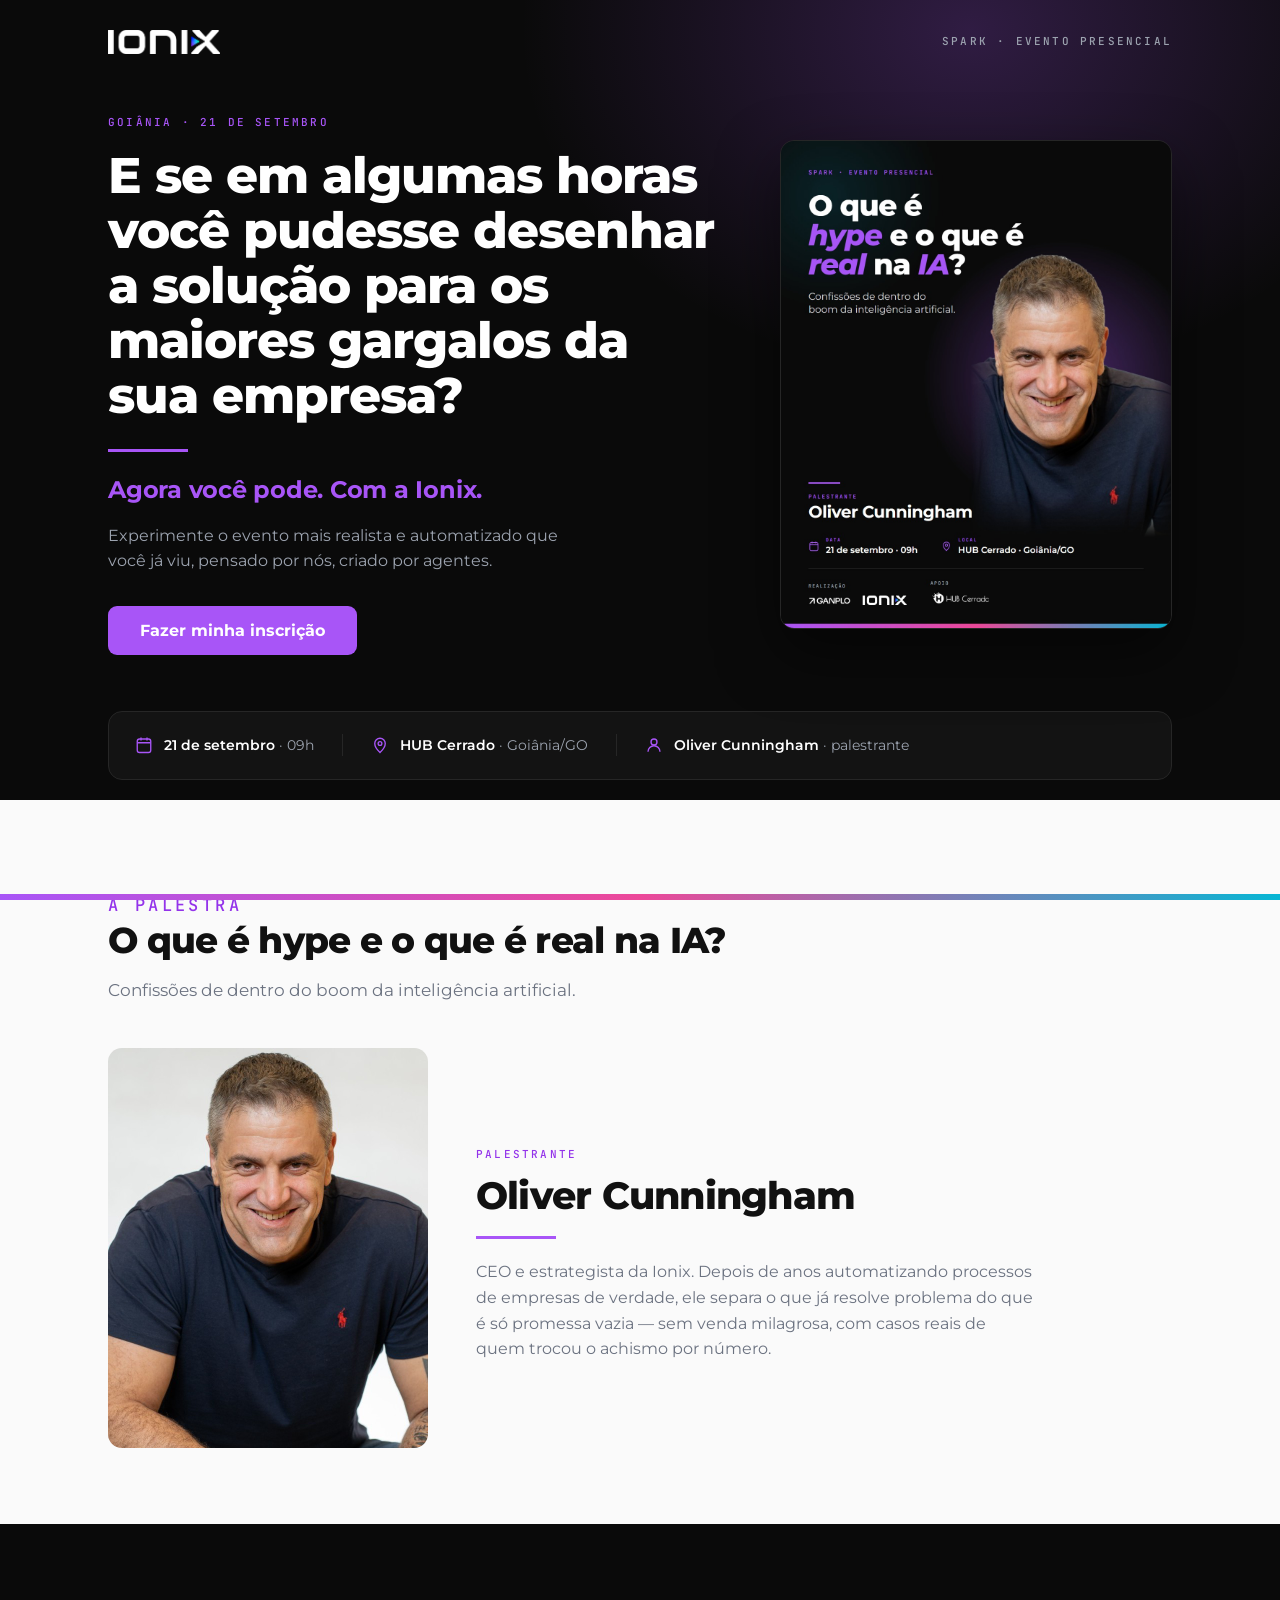
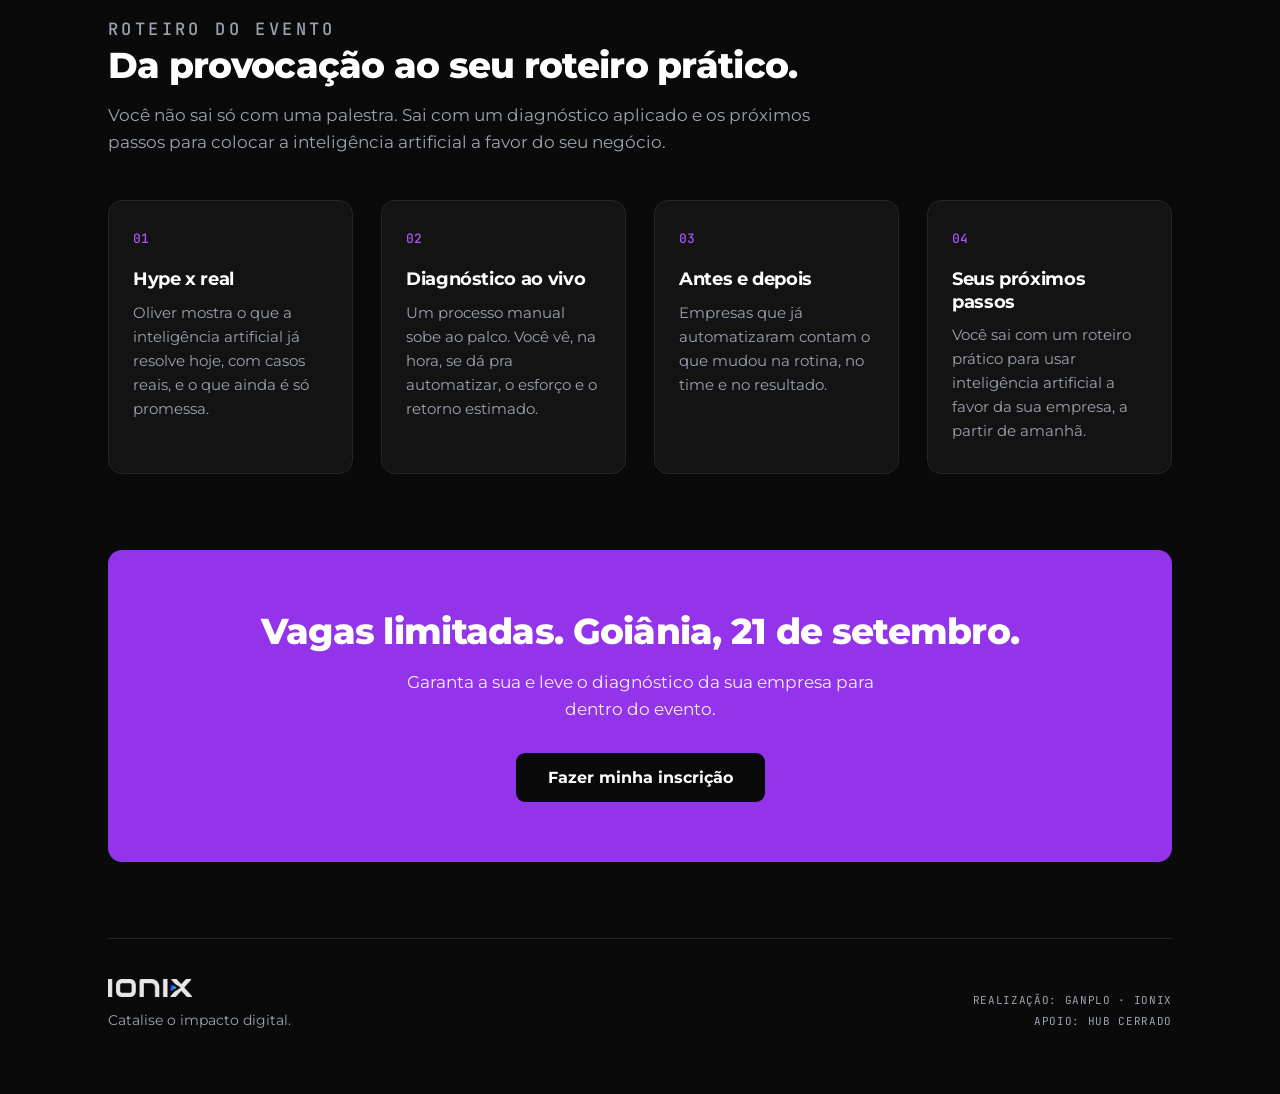
==== index.html @ 01666496 "feat: landing do Spark Goiânia (21/09) na identidade Ionix Reconstrução da landing anterior (papaya-" ====
<!DOCTYPE html>
<html lang="pt-BR">
<head>
<meta charset="UTF-8">
<meta name="viewport" content="width=device-width, initial-scale=1.0">
<title>O que é hype e o que é real na IA? · Spark by Ionix</title>
<meta name="description" content="Evento presencial em Goiânia com Oliver Cunningham. Descubra o que é hype e o que é real na inteligência artificial, e saia com um roteiro prático para automatizar sua empresa.">

<meta property="og:type" content="website">
<meta property="og:title" content="O que é hype e o que é real na IA? · Spark by Ionix">
<meta property="og:description" content="21 de setembro, 09h · HUB Cerrado, Goiânia/GO. Palestra com Oliver Cunningham, diagnóstico ao vivo e um roteiro prático de IA para a sua empresa.">
<meta property="og:image" content="assets/evento-goiania.jpg">
<meta property="og:locale" content="pt_BR">
<meta name="twitter:card" content="summary_large_image">

<link rel="icon" href="assets/favicon.ico" sizes="any">
<link rel="icon" type="image/png" href="assets/favicon.png">
<link rel="apple-touch-icon" href="assets/apple-touch-icon.png">

<link rel="preconnect" href="https://fonts.googleapis.com">
<link rel="preconnect" href="https://fonts.gstatic.com" crossorigin>
<link href="https://fonts.googleapis.com/css2?family=Montserrat:wght@400;500;600;700;800&family=JetBrains+Mono:wght@400;500&display=swap" rel="stylesheet">
<link rel="stylesheet" href="styles.css">
</head>
<body>

<div class="hero-shell">
  <div class="wrap">
    <div class="topbar">
      <img class="logo" src="assets/ionix-logo-dark.png" alt="Ionix">
      <span class="topbar-tag">Spark · Evento presencial</span>
    </div>

    <div class="hero">
      <div>
        <p class="eyebrow">Goiânia · 21 de setembro</p>
        <h1>E se em algumas horas você pudesse desenhar a solução para os maiores gargalos da sua empresa?</h1>
        <div class="rule"></div>
        <p class="lead">Agora você pode. Com a Ionix.</p>
        <p class="sub">Experimente o evento mais realista e automatizado que você já viu, pensado por nós, criado por agentes.</p>
        <button class="btn" onclick="openModal()">Fazer minha inscrição</button>
      </div>
      <div class="hero-art">
        <img src="assets/evento-goiania.jpg" alt="O que é hype e o que é real na IA? Palestra com Oliver Cunningham, 21 de setembro, HUB Cerrado, Goiânia/GO">
      </div>
    </div>

    <div class="infobar">
      <div class="info-item">
        <svg width="18" height="18" viewBox="0 0 24 24" fill="none" stroke="currentColor" stroke-width="1.8"><rect x="3" y="4" width="18" height="18" rx="3"/><path d="M3 9h18M8 2v4M16 2v4"/></svg>
        <span><b>21 de setembro</b> · 09h</span>
      </div>
      <div class="info-sep"></div>
      <div class="info-item">
        <svg width="18" height="18" viewBox="0 0 24 24" fill="none" stroke="currentColor" stroke-width="1.8"><path d="M12 22s7-6.5 7-12a7 7 0 1 0-14 0c0 5.5 7 12 7 12z"/><circle cx="12" cy="10" r="2.5"/></svg>
        <span><b>HUB Cerrado</b> · Goiânia/GO</span>
      </div>
      <div class="info-sep"></div>
      <div class="info-item">
        <svg width="18" height="18" viewBox="0 0 24 24" fill="none" stroke="currentColor" stroke-width="1.8"><circle cx="12" cy="8" r="4"/><path d="M4 21c0-4.4 3.6-8 8-8s8 3.6 8 8"/></svg>
        <span><b>Oliver Cunningham</b> · palestrante</span>
      </div>
    </div>
  </div>
</div>

<section class="light">
  <div class="wrap">
    <div class="section-head">
      <p class="eyebrow" style="color:#9333EA">A palestra</p>
      <h2>O que é hype e o que é real na IA?</h2>
      <p>Confissões de dentro do boom da inteligência artificial.</p>
    </div>
    <div class="speaker">
      <div class="speaker-photo">
        <img src="assets/oliver-cunningham.jpg" alt="Oliver Cunningham">
      </div>
      <div>
        <p class="speaker-role">Palestrante</p>
        <h3>Oliver Cunningham</h3>
        <div class="rule"></div>
        <p class="speaker-bio">CEO e estrategista da Ionix. Depois de anos automatizando processos de empresas de verdade, ele separa o que já resolve problema do que é só promessa vazia — sem venda milagrosa, com casos reais de quem trocou o achismo por número.</p>
      </div>
    </div>
  </div>
</section>

<section>
  <div class="wrap">
    <div class="section-head">
      <p class="eyebrow">Roteiro do evento</p>
      <h2>Da provocação ao seu roteiro prático.</h2>
      <p>Você não sai só com uma palestra. Sai com um diagnóstico aplicado e os próximos passos para colocar a inteligência artificial a favor do seu negócio.</p>
    </div>
    <div class="roteiro">
      <div class="step">
        <span class="step-num">01</span>
        <h3>Hype x real</h3>
        <p>Oliver mostra o que a inteligência artificial já resolve hoje, com casos reais, e o que ainda é só promessa.</p>
      </div>
      <div class="step">
        <span class="step-num">02</span>
        <h3>Diagnóstico ao vivo</h3>
        <p>Um processo manual sobe ao palco. Você vê, na hora, se dá pra automatizar, o esforço e o retorno estimado.</p>
      </div>
      <div class="step">
        <span class="step-num">03</span>
        <h3>Antes e depois</h3>
        <p>Empresas que já automatizaram contam o que mudou na rotina, no time e no resultado.</p>
      </div>
      <div class="step">
        <span class="step-num">04</span>
        <h3>Seus próximos passos</h3>
        <p>Você sai com um roteiro prático para usar inteligência artificial a favor da sua empresa, a partir de amanhã.</p>
      </div>
    </div>
  </div>
</section>

<section style="padding-top:0">
  <div class="wrap">
    <div class="cta">
      <h2>Vagas limitadas. Goiânia, 21 de setembro.</h2>
      <p>Garanta a sua e leve o diagnóstico da sua empresa para dentro do evento.</p>
      <button class="btn" onclick="openModal()">Fazer minha inscrição</button>
    </div>
  </div>
</section>

<div class="wrap">
  <footer>
    <div>
      <img class="logo-sm" src="assets/ionix-logo-dark.png" alt="Ionix">
      <p class="tagline">Catalise o impacto digital.</p>
    </div>
    <p class="support">Realização: Ganplo · Ionix<br>Apoio: HUB Cerrado</p>
  </footer>
</div>

<div class="gradient-bar"></div>

<!-- Modal de inscrição -->
<div class="modal-backdrop" id="modalBackdrop" role="dialog" aria-modal="true" aria-labelledby="modalTitle">
  <div class="modal">
    <button class="modal-close" onclick="closeModal()" aria-label="Fechar">&times;</button>

    <div id="formView">
      <p class="eyebrow">Inscrição</p>
      <h3 id="modalTitle">Garanta sua vaga.</h3>
      <p class="modal-sub">Preencha seus dados para o evento de Goiânia, 21 de setembro.</p>

      <form name="inscricao-evento-goiania" method="POST" data-netlify="true" netlify-honeypot="bot-field" id="eventForm">
        <input type="hidden" name="form-name" value="inscricao-evento-goiania">
        <p class="hidden-field"><label>Não preencha: <input name="bot-field"></label></p>

        <div class="field">
          <label for="nome">Nome <span class="req">*</span></label>
          <input type="text" id="nome" name="nome" autocomplete="name" required>
        </div>

        <div class="field-row">
          <div class="field">
            <label for="whatsapp">WhatsApp <span class="req">*</span></label>
            <input type="tel" id="whatsapp" name="whatsapp" placeholder="(62) 99999-9999" autocomplete="tel" required>
          </div>
          <div class="field">
            <label for="email">E-mail <span class="req">*</span></label>
            <input type="email" id="email" name="email" autocomplete="email" required>
          </div>
        </div>

        <div class="field">
          <label for="empresa">Empresa <span class="req">*</span></label>
          <input type="text" id="empresa" name="empresa" autocomplete="organization" required>
        </div>

        <div class="field-row">
          <div class="field">
            <label for="setor">Setor <span class="req">*</span></label>
            <select id="setor" name="setor" required>
              <option value="" selected disabled>Selecione</option>
              <option>Indústria</option>
              <option>Varejo e comércio</option>
              <option>Serviços</option>
              <option>Saúde</option>
              <option>Construção e engenharia</option>
              <option>Agronegócio</option>
              <option>Financeiro</option>
              <option>Tecnologia</option>
              <option>Outro</option>
            </select>
          </div>
          <div class="field">
            <label for="cargo">Cargo <span class="req">*</span></label>
            <input type="text" id="cargo" name="cargo" autocomplete="organization-title" required>
          </div>
        </div>

        <div class="field">
          <label for="tamanho">Faturamento anual <span class="req">*</span></label>
          <select id="tamanho" name="tamanho" required>
            <option value="" selected disabled>Selecione</option>
            <option>Até R$ 2 milhões</option>
            <option>R$ 2 a 10 milhões</option>
            <option>R$ 10 a 50 milhões</option>
            <option>R$ 50 a 200 milhões</option>
            <option>Acima de R$ 200 milhões</option>
          </select>
        </div>

        <div class="consent">
          <input type="checkbox" id="consent" name="consentimento" required>
          <label for="consent">Autorizo a Ionix a entrar em contato comigo por WhatsApp e e-mail sobre este evento. Meus dados não são compartilhados com terceiros e posso pedir a exclusão a qualquer momento.</label>
        </div>

        <button class="btn" type="submit" id="submitBtn">
          <span>Confirmar inscrição</span>
          <span class="spinner" aria-hidden="true"></span>
        </button>

        <p class="form-error" id="formError">Não conseguimos enviar sua inscrição agora. Tenta de novo em instantes, ou fala com a gente pelo WhatsApp.</p>
      </form>
    </div>

    <div id="successView" class="success" style="display:none;">
      <div class="check">
        <svg width="27" height="27" viewBox="0 0 24 24" fill="none" stroke="currentColor" stroke-width="2.4" stroke-linecap="round" stroke-linejoin="round"><path d="m4 12.5 5.5 5.5L20 6.5"/></svg>
      </div>
      <h3>Inscrição confirmada.</h3>
      <p>Você vai receber os detalhes do evento no WhatsApp e no e-mail cadastrados.</p>
      <button class="btn btn-ghost" onclick="closeModal()">Fechar</button>
    </div>
  </div>
</div>

<script>
  var backdrop = document.getElementById('modalBackdrop');

  function openModal(){
    backdrop.classList.add('open');
    document.body.style.overflow = 'hidden';
    var f = document.getElementById('nome');
    if (f && f.offsetParent !== null) f.focus();
  }

  function closeModal(){
    backdrop.classList.remove('open');
    document.body.style.overflow = '';
  }

  backdrop.addEventListener('click', function(e){
    if (e.target === this) closeModal();
  });

  document.addEventListener('keydown', function(e){
    if (e.key === 'Escape') closeModal();
  });

  // Link direto pro formulário: .../#inscricao abre o modal já na chegada
  if (location.hash === '#inscricao') openModal();

  function encode(data){
    return Object.keys(data).map(function(k){
      return encodeURIComponent(k) + '=' + encodeURIComponent(data[k]);
    }).join('&');
  }

  document.getElementById('eventForm').addEventListener('submit', function(e){
    e.preventDefault();
    var form = e.target;
    var btn = document.getElementById('submitBtn');
    var err = document.getElementById('formError');

    err.classList.remove('show');
    btn.classList.add('loading');
    btn.disabled = true;

    var payload = {};
    new FormData(form).forEach(function(value, key){ payload[key] = value; });

    fetch('/', {
      method: 'POST',
      headers: { 'Content-Type': 'application/x-www-form-urlencoded' },
      body: encode(payload)
    })
    .then(function(res){
      if (!res.ok) throw new Error(res.status);
      document.getElementById('formView').style.display = 'none';
      document.getElementById('successView').style.display = 'block';
    })
    .catch(function(){
      err.classList.add('show');
    })
    .finally(function(){
      btn.classList.remove('loading');
      btn.disabled = false;
    });
  });
</script>

</body>
</html>
---- styles.css ----
/* Spark — O que é hype e o que é real na IA? · Goiânia, 21/09
   Identidade Ionix: violeta #A855F7 · gradient violeta→magenta→ciano · fundo #0A0A0A
   Tipografia oficial: Montserrat (headlines/body) + JetBrains Mono (eyebrows) */

:root {
  --violet: #A855F7;
  --violet-dark: #9333EA;
  --violet-light: #C084FC;
  --magenta: #EC4899;
  --cyan: #06B6D4;

  --bg: #0A0A0A;
  --surface: #131313;
  --line: #262626;
  --light: #FAFAFA;

  --text: #FFFFFF;
  --text-dark: #111111;
  --muted: #9CA3AF;
  --muted-dark: #6B7280;
  --danger: #F87171;

  --sans: Montserrat, system-ui, -apple-system, "Segoe UI", Arial, sans-serif;
  --mono: "JetBrains Mono", Consolas, ui-monospace, monospace;
  --radius: 14px;
}

* { box-sizing: border-box; }

html {
  scroll-behavior: smooth;
  -webkit-text-size-adjust: 100%;
}

body {
  margin: 0;
  padding-bottom: calc(6px + env(safe-area-inset-bottom));
  background: var(--bg);
  color: var(--text);
  font-family: var(--sans);
  font-size: 16px;
  line-height: 1.6;
  -webkit-font-smoothing: antialiased;
}

a { color: inherit; }

img { max-width: 100%; }

.wrap {
  max-width: 1120px;
  margin: 0 auto;
  padding: 0 28px;
}

/* ---------- Eyebrow / rule / headline ---------- */

.eyebrow {
  margin: 0 0 16px;
  font-family: var(--mono);
  font-size: 11px;
  font-weight: 500;
  text-transform: uppercase;
  letter-spacing: 0.2em;
  color: var(--violet);
}

.rule {
  width: 80px;
  height: 3px;
  margin: 26px 0 22px;
  background: var(--violet);
}

h1, h2, h3 {
  font-family: var(--sans);
  letter-spacing: -0.02em;
  margin: 0;
}

/* ---------- Topbar ---------- */

.topbar {
  display: flex;
  align-items: center;
  justify-content: space-between;
  gap: 18px;
  padding: 30px 0 8px;
}

.logo { height: 24px; width: auto; display: block; }

.topbar-tag {
  font-family: var(--mono);
  font-size: 11px;
  font-weight: 500;
  text-transform: uppercase;
  letter-spacing: 0.2em;
  color: var(--muted);
}

/* ---------- Hero ---------- */

.hero-shell {
  position: relative;
  overflow: hidden;
}

/* Brilho violeta — motivo de capa dark */
.hero-shell::before {
  content: "";
  position: absolute;
  top: -320px;
  right: -140px;
  width: 900px;
  height: 700px;
  background: radial-gradient(closest-side, rgba(168, 85, 247, 0.24), transparent);
  pointer-events: none;
}

.hero-shell > * { position: relative; }

.hero {
  display: grid;
  grid-template-columns: 1.22fr 0.78fr;
  gap: 60px;
  align-items: center;
  padding: 52px 0 56px;
}

h1 {
  font-size: clamp(32px, 4.4vw, 50px);
  font-weight: 800;
  line-height: 1.1;
}

.lead {
  margin: 22px 0 18px;
  font-size: clamp(19px, 2.2vw, 24px);
  font-weight: 700;
  line-height: 1.3;
  color: var(--violet);
  letter-spacing: -0.01em;
}

.sub {
  margin: 0 0 32px;
  max-width: 480px;
  font-size: 16px;
  color: var(--muted);
}

.hero-art {
  border: 1px solid var(--line);
  border-radius: var(--radius);
  overflow: hidden;
  line-height: 0;
  max-width: 400px;
  margin-left: auto;
  box-shadow: 0 24px 60px rgba(0, 0, 0, 0.5);
}

.hero-art img { width: 100%; display: block; }

/* ---------- Botão ---------- */

.btn {
  display: inline-flex;
  align-items: center;
  gap: 10px;
  padding: 15px 32px;
  background: var(--violet);
  border: none;
  border-radius: 9px;
  color: #FFFFFF;
  font-family: var(--sans);
  font-size: 16px;
  font-weight: 700;
  line-height: 1.2;
  cursor: pointer;
  transition: background 0.15s;
}

.btn:hover:not(:disabled) { background: var(--violet-dark); }
.btn:disabled { opacity: 0.72; cursor: default; }

.btn-ghost {
  background: transparent;
  border: 1px solid var(--violet);
  color: var(--violet-light);
}

.btn-ghost:hover { background: rgba(168, 85, 247, 0.12); }

/* ---------- Infobar ---------- */

.infobar {
  display: flex;
  flex-wrap: wrap;
  align-items: center;
  gap: 12px 28px;
  padding: 22px 26px;
  margin-bottom: 20px;
  background: var(--surface);
  border: 1px solid var(--line);
  border-radius: var(--radius);
}

.info-item {
  display: flex;
  align-items: center;
  gap: 11px;
  font-size: 14px;
  color: var(--muted);
}

.info-item b { color: var(--text); font-weight: 600; }
.info-item svg { flex: 0 0 auto; color: var(--violet); }

.info-sep {
  width: 1px;
  height: 22px;
  background: var(--line);
}

/* ---------- Seções ---------- */

section { padding: 76px 0; }

.section-head { max-width: 720px; margin-bottom: 44px; }

.section-head h2 {
  font-size: clamp(26px, 3.4vw, 36px);
  font-weight: 800;
  line-height: 1.18;
}

.section-head p {
  margin: 16px 0 0;
  font-size: 17px;
  color: var(--muted);
}

/* Bloco light — quebra de ritmo, padrão Ionix (dark impacto / light conteúdo) */

.light {
  background: var(--light);
  color: var(--text-dark);
}

.light .section-head p,
.light .speaker-bio { color: var(--muted-dark); }

.light .info-sep { background: #E5E7EB; }

/* ---------- Palestrante ---------- */

.speaker {
  display: grid;
  grid-template-columns: 320px 1fr;
  gap: 48px;
  align-items: center;
}

.speaker-photo {
  aspect-ratio: 4 / 5;
  border-radius: var(--radius);
  overflow: hidden;
  background: #EFEAF7;
}

.speaker-photo img {
  width: 100%;
  height: 100%;
  object-fit: cover;
  display: block;
}

.speaker-role {
  font-family: var(--mono);
  font-size: 11px;
  font-weight: 500;
  text-transform: uppercase;
  letter-spacing: 0.2em;
  color: var(--violet-dark);
}

.speaker h3 {
  margin: 10px 0 0;
  font-size: clamp(28px, 3.6vw, 38px);
  font-weight: 800;
  line-height: 1.1;
}

.speaker .rule { margin: 20px 0 20px; }

.speaker-bio {
  margin: 0;
  max-width: 560px;
  font-size: 16px;
}

/* ---------- Roteiro ---------- */

.roteiro {
  display: grid;
  grid-template-columns: repeat(4, 1fr);
  gap: 28px;
}

.step {
  padding: 28px 24px 30px;
  background: var(--surface);
  border: 1px solid var(--line);
  border-radius: var(--radius);
}

.step-num {
  display: block;
  margin-bottom: 18px;
  font-family: var(--mono);
  font-size: 13px;
  font-weight: 500;
  color: var(--violet);
}

.step h3 {
  margin: 0 0 10px;
  font-size: 18px;
  font-weight: 700;
  line-height: 1.25;
}

.step p {
  margin: 0;
  font-size: 15px;
  color: var(--muted);
}

/* ---------- CTA final ---------- */

.cta {
  padding: 60px 44px;
  background: var(--violet-dark);
  border-radius: var(--radius);
  text-align: center;
}

.cta h2 {
  margin: 0;
  font-size: clamp(26px, 3.4vw, 36px);
  font-weight: 800;
  line-height: 1.18;
}

.cta p {
  margin: 16px auto 30px;
  max-width: 520px;
  font-size: 17px;
  color: rgba(255, 255, 255, 0.92);
}

.cta .btn {
  background: #0A0A0A;
  color: #FFFFFF;
}

.cta .btn:hover { background: #1F1F1F; }

/* ---------- Rodapé ---------- */

footer {
  display: flex;
  flex-wrap: wrap;
  align-items: flex-end;
  justify-content: space-between;
  gap: 24px;
  padding: 40px 0 56px;
  border-top: 1px solid var(--line);
}

.logo-sm { height: 18px; width: auto; display: block; opacity: 0.9; }

.tagline {
  margin: 12px 0 0;
  font-size: 14px;
  color: var(--muted);
}

.support {
  margin: 0;
  font-family: var(--mono);
  font-size: 11px;
  line-height: 1.9;
  letter-spacing: 0.06em;
  text-transform: uppercase;
  color: var(--muted);
  text-align: right;
}

/* Faixa gradient assinatura — presente em todo artefato Ionix */
.gradient-bar {
  position: fixed;
  left: 0;
  right: 0;
  bottom: 0;
  height: 6px;
  background: linear-gradient(90deg, var(--violet), var(--magenta), var(--cyan));
  z-index: 40;
}

/* ---------- Modal ---------- */

.modal-backdrop {
  display: none;
  position: fixed;
  inset: 0;
  z-index: 50;
  background: rgba(0, 0, 0, 0.78);
  padding: 24px;
  overflow-y: auto;
}

.modal-backdrop.open { display: block; }

.modal {
  position: relative;
  max-width: 560px;
  margin: 40px auto;
  padding: 34px 32px 32px;
  background: var(--surface);
  border: 1px solid var(--line);
  border-radius: var(--radius);
}

.modal-close {
  position: absolute;
  top: 14px;
  right: 16px;
  width: 34px;
  height: 34px;
  background: transparent;
  border: none;
  color: var(--muted);
  font-size: 26px;
  line-height: 1;
  cursor: pointer;
}

.modal-close:hover { color: var(--text); }

.modal h3 {
  font-size: 24px;
  font-weight: 800;
}

.modal-sub {
  margin: 10px 0 26px;
  font-size: 15px;
  color: var(--muted);
}

/* ---------- Formulário ---------- */

.field { margin-bottom: 18px; }

.field-row {
  display: grid;
  grid-template-columns: 1fr 1fr;
  gap: 16px;
}

label {
  display: block;
  margin-bottom: 7px;
  font-size: 14px;
  font-weight: 500;
}

.req { color: var(--violet); }

input[type="text"], input[type="tel"], input[type="email"], select {
  width: 100%;
  padding: 13px 14px;
  background: #0D0D0D;
  border: 1px solid var(--line);
  border-radius: 9px;
  color: var(--text);
  font-family: inherit;
  font-size: 16px; /* 16px evita o zoom automático do iOS ao focar */
  line-height: 1.4;
  transition: border-color 0.15s, box-shadow 0.15s;
}

select {
  appearance: none;
  background-image: url("data:image/svg+xml,%3Csvg xmlns='http://www.w3.org/2000/svg' viewBox='0 0 24 24' fill='none' stroke='%239CA3AF' stroke-width='2' stroke-linecap='round'%3E%3Cpath d='m6 9 6 6 6-6'/%3E%3C/svg%3E");
  background-repeat: no-repeat;
  background-position: right 12px center;
  background-size: 18px;
  padding-right: 38px;
}

input:focus, select:focus {
  outline: none;
  border-color: var(--violet);
  box-shadow: 0 0 0 3px rgba(168, 85, 247, 0.18);
}

input::placeholder { color: #5A5A5A; }

.consent {
  display: flex;
  gap: 11px;
  align-items: flex-start;
  margin: 22px 0 4px;
  font-size: 13px;
  line-height: 1.5;
  color: var(--muted);
  cursor: pointer;
}

.consent input {
  flex: 0 0 auto;
  width: 18px;
  height: 18px;
  margin-top: 2px;
  accent-color: var(--violet);
}

.consent label { margin: 0; font-weight: 400; cursor: pointer; }

.hidden-field { position: absolute; left: -9999px; }

.modal .btn { width: 100%; justify-content: center; margin-top: 22px; }

.spinner {
  display: none;
  width: 17px;
  height: 17px;
  border: 2px solid rgba(255, 255, 255, 0.35);
  border-top-color: #FFFFFF;
  border-radius: 50%;
  animation: spin 0.7s linear infinite;
}

.loading .spinner { display: inline-block; }

@keyframes spin { to { transform: rotate(360deg); } }

@media (prefers-reduced-motion: reduce) {
  html { scroll-behavior: auto; }
  .spinner { animation-duration: 2s; }
}

.form-error {
  display: none;
  margin: 16px 0 0;
  padding: 13px 15px;
  background: rgba(248, 113, 113, 0.09);
  border: 1px solid rgba(248, 113, 113, 0.32);
  border-radius: 9px;
  font-size: 14px;
  color: #FCA5A5;
}

.form-error.show { display: block; }

/* ---------- Sucesso ---------- */

.success { text-align: center; padding: 20px 4px 8px; }

.check {
  width: 58px;
  height: 58px;
  margin: 0 auto 24px;
  display: grid;
  place-items: center;
  border: 2px solid var(--violet);
  border-radius: 50%;
  color: var(--violet);
}

.success h3 { margin-bottom: 12px; }
.success p { margin: 0 0 26px; color: var(--muted); font-size: 15px; }

/* ---------- Responsivo ---------- */

@media (max-width: 940px) {
  .hero { grid-template-columns: 1fr; gap: 40px; padding: 40px 0 48px; }
  .hero-art { max-width: 520px; }
  .roteiro { grid-template-columns: repeat(2, 1fr); }
  .speaker { grid-template-columns: 240px 1fr; gap: 34px; }
}

@media (max-width: 560px) {
  .topbar-tag { display: none; }
}

@media (max-width: 680px) {
  .wrap { padding: 0 20px; }
  section { padding: 56px 0; }
  .info-sep { display: none; }
  .infobar { flex-direction: column; align-items: flex-start; gap: 14px; }
  .roteiro { grid-template-columns: 1fr; }
  .speaker { grid-template-columns: 1fr; gap: 26px; }
  .speaker-photo { max-width: 260px; }
  .cta { padding: 44px 24px; }
  .field-row { grid-template-columns: 1fr; gap: 0; }
  .modal { padding: 30px 22px 26px; margin: 20px auto; }
  footer { flex-direction: column; align-items: flex-start; }
  .support { text-align: left; }
}
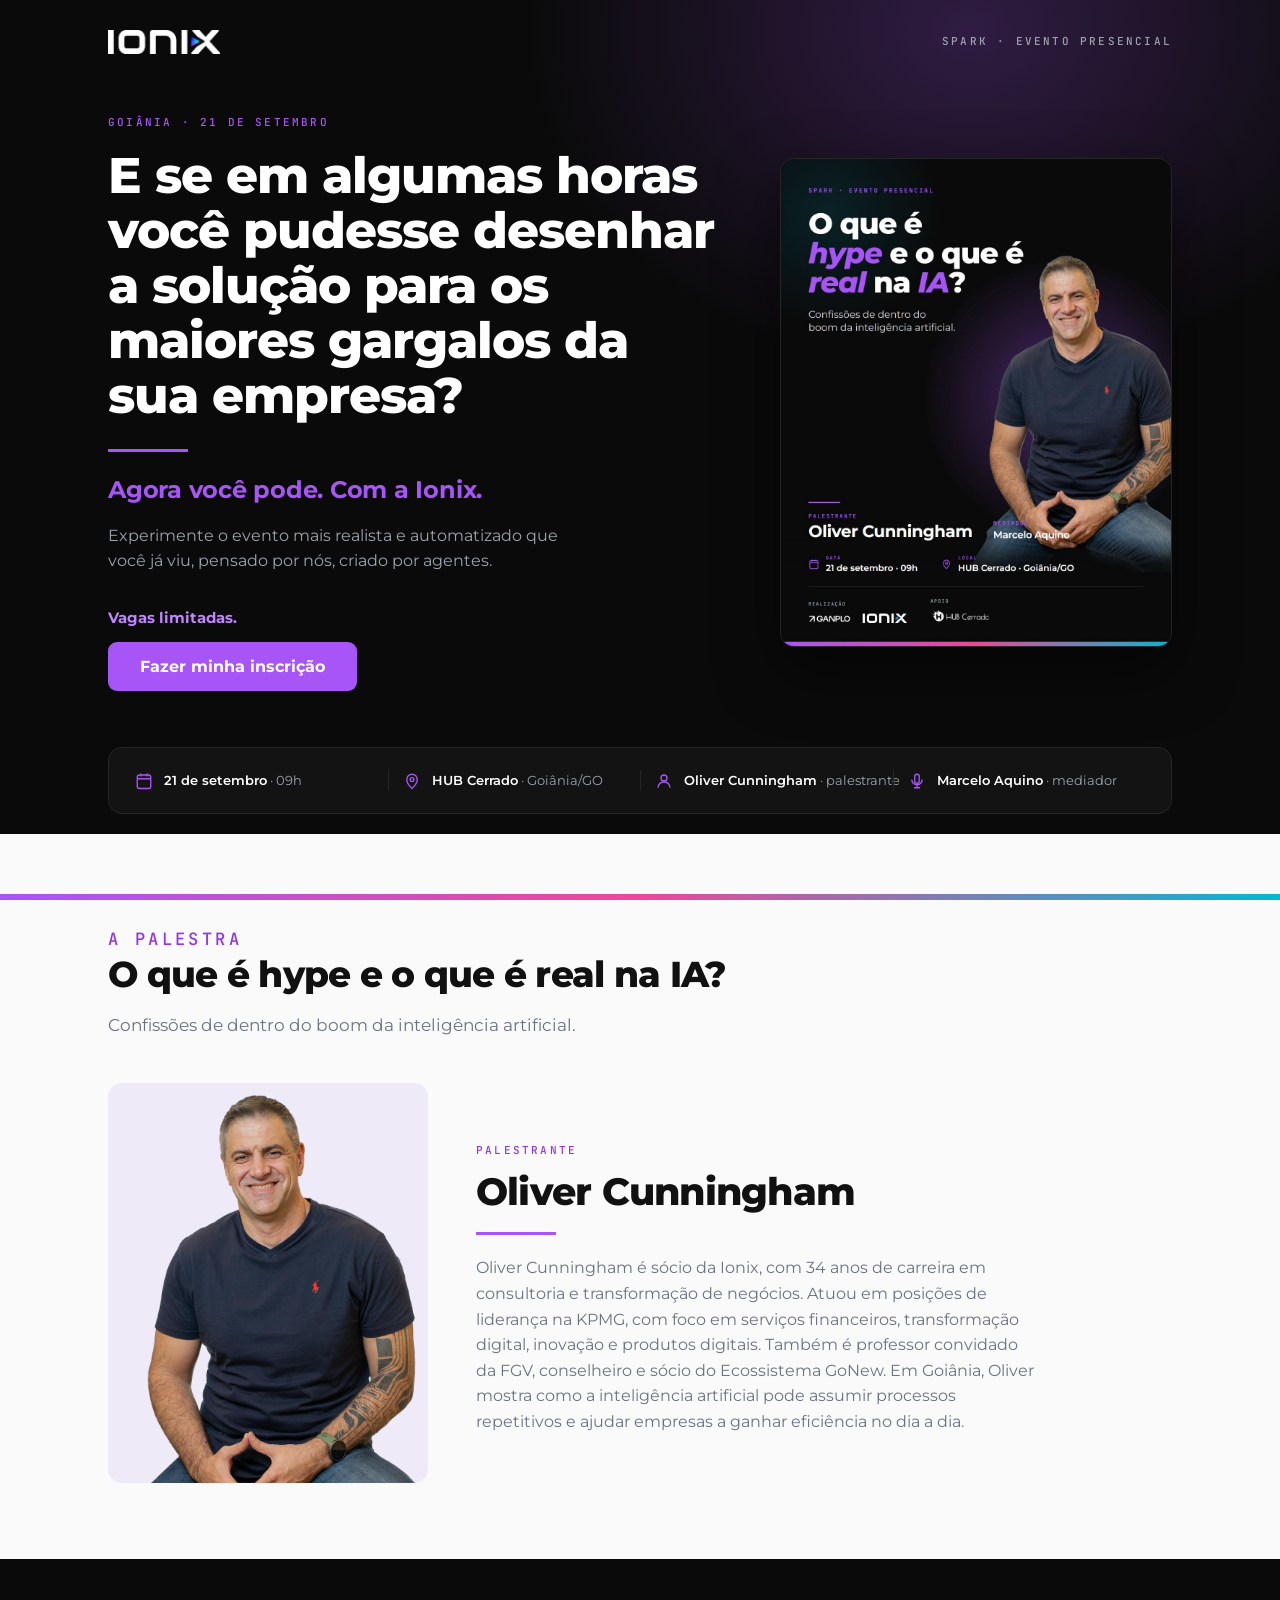
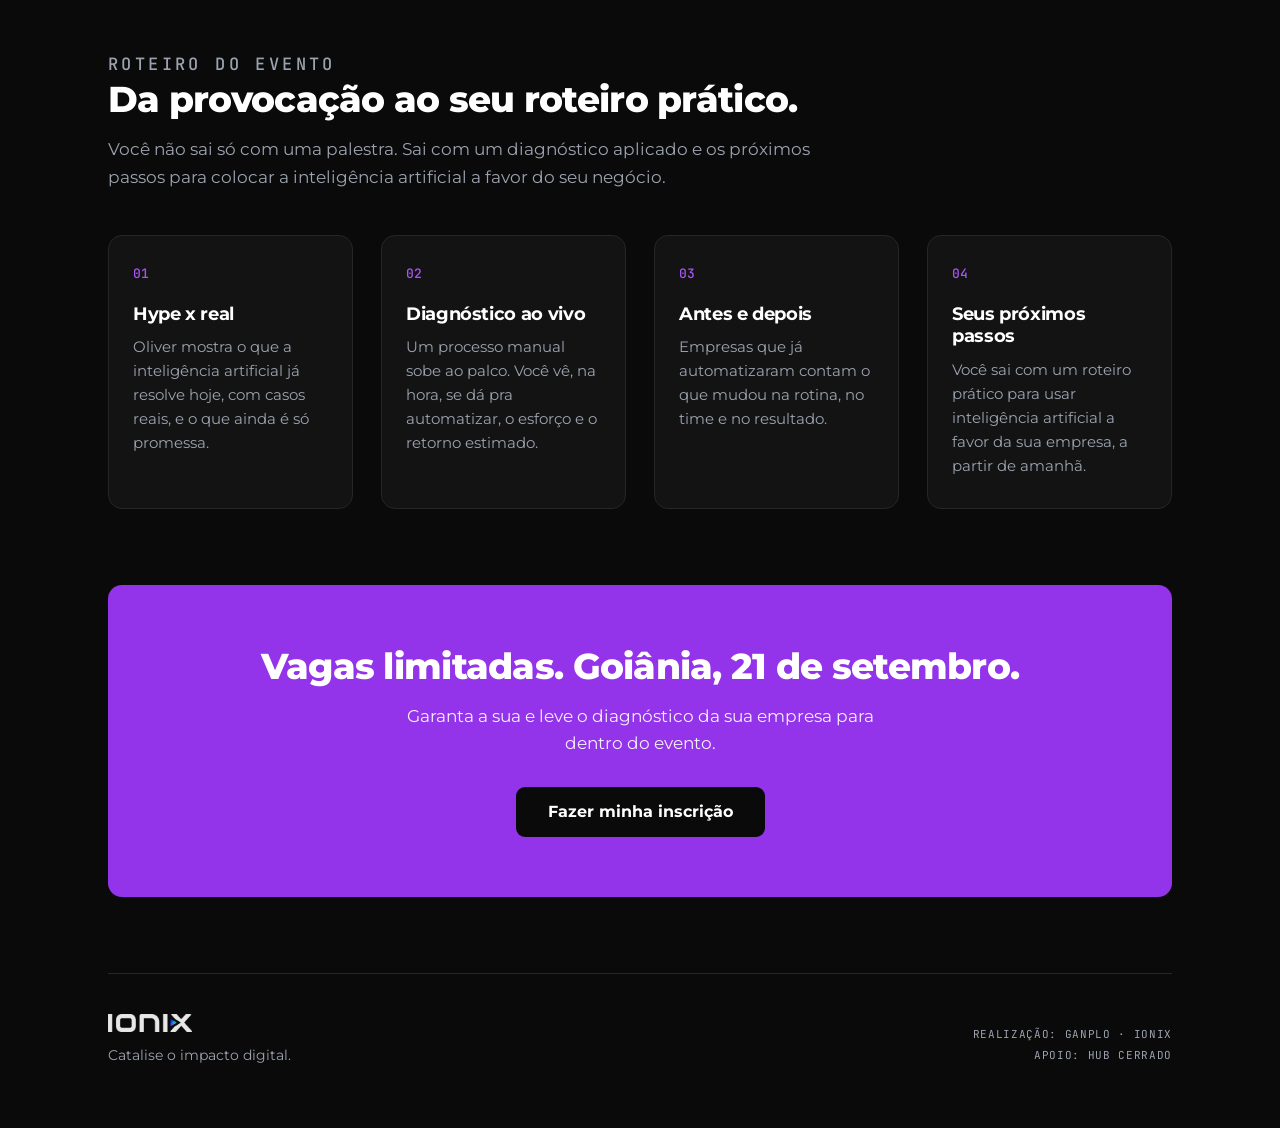
==== commit 600556d5: "feat: aplica ajustes finais do evento Spark Goiania" ====
--- a/index.html
+++ b/index.html
@@ -38,10 +38,11 @@
         <div class="rule"></div>
         <p class="lead">Agora você pode. Com a Ionix.</p>
         <p class="sub">Experimente o evento mais realista e automatizado que você já viu, pensado por nós, criado por agentes.</p>
+        <p class="hero-urgency">Vagas limitadas.</p>
         <button class="btn" onclick="openModal()">Fazer minha inscrição</button>
       </div>
       <div class="hero-art">
-        <img src="assets/evento-goiania.jpg" alt="O que é hype e o que é real na IA? Palestra com Oliver Cunningham, 21 de setembro, HUB Cerrado, Goiânia/GO">
+        <img src="assets/evento-goiania.jpg" alt="O que é hype e o que é real na IA? Palestra com Oliver Cunningham e mediação de Marcelo Aquino, 21 de setembro, HUB Cerrado, Goiânia/GO">
       </div>
     </div>
 
@@ -50,15 +51,17 @@
         <svg width="18" height="18" viewBox="0 0 24 24" fill="none" stroke="currentColor" stroke-width="1.8"><rect x="3" y="4" width="18" height="18" rx="3"/><path d="M3 9h18M8 2v4M16 2v4"/></svg>
         <span><b>21 de setembro</b> · 09h</span>
       </div>
-      <div class="info-sep"></div>
       <div class="info-item">
         <svg width="18" height="18" viewBox="0 0 24 24" fill="none" stroke="currentColor" stroke-width="1.8"><path d="M12 22s7-6.5 7-12a7 7 0 1 0-14 0c0 5.5 7 12 7 12z"/><circle cx="12" cy="10" r="2.5"/></svg>
         <span><b>HUB Cerrado</b> · Goiânia/GO</span>
       </div>
-      <div class="info-sep"></div>
       <div class="info-item">
         <svg width="18" height="18" viewBox="0 0 24 24" fill="none" stroke="currentColor" stroke-width="1.8"><circle cx="12" cy="8" r="4"/><path d="M4 21c0-4.4 3.6-8 8-8s8 3.6 8 8"/></svg>
         <span><b>Oliver Cunningham</b> · palestrante</span>
+      </div>
+      <div class="info-item">
+        <svg width="18" height="18" viewBox="0 0 24 24" fill="none" stroke="currentColor" stroke-width="1.8"><rect x="9" y="3" width="6" height="12" rx="3"/><path d="M5 10a7 7 0 0 0 14 0M12 17v4M8 21h8"/></svg>
+        <span><b>Marcelo Aquino</b> · mediador</span>
       </div>
     </div>
   </div>
@@ -73,13 +76,13 @@
     </div>
     <div class="speaker">
       <div class="speaker-photo">
-        <img src="assets/oliver-cunningham.jpg" alt="Oliver Cunningham">
+        <img src="assets/oliver-cunningham-ppt.png" alt="Oliver Cunningham, sócio da Ionix e palestrante do evento">
       </div>
       <div>
         <p class="speaker-role">Palestrante</p>
         <h3>Oliver Cunningham</h3>
         <div class="rule"></div>
-        <p class="speaker-bio">CEO e estrategista da Ionix. Depois de anos automatizando processos de empresas de verdade, ele separa o que já resolve problema do que é só promessa vazia — sem venda milagrosa, com casos reais de quem trocou o achismo por número.</p>
+        <p class="speaker-bio">Oliver Cunningham é sócio da Ionix, com 34 anos de carreira em consultoria e transformação de negócios. Atuou em posições de liderança na KPMG, com foco em serviços financeiros, transformação digital, inovação e produtos digitais. Também é professor convidado da FGV, conselheiro e sócio do Ecossistema GoNew. Em Goiânia, Oliver mostra como a inteligência artificial pode assumir processos repetitivos e ajudar empresas a ganhar eficiência no dia a dia.</p>
       </div>
     </div>
   </div>
@@ -210,7 +213,7 @@
 
         <div class="consent">
           <input type="checkbox" id="consent" name="consentimento" required>
-          <label for="consent">Autorizo a Ionix a entrar em contato comigo por WhatsApp e e-mail sobre este evento. Meus dados não são compartilhados com terceiros e posso pedir a exclusão a qualquer momento.</label>
+          <label for="consent">Autorizo a Ionix a entrar em contato comigo por e-mail sobre este evento. Meus dados não são compartilhados com terceiros e posso pedir a exclusão a qualquer momento.</label>
         </div>
 
         <button class="btn" type="submit" id="submitBtn">
@@ -218,7 +221,7 @@
           <span class="spinner" aria-hidden="true"></span>
         </button>
 
-        <p class="form-error" id="formError">Não conseguimos enviar sua inscrição agora. Tenta de novo em instantes, ou fala com a gente pelo WhatsApp.</p>
+        <p class="form-error" id="formError">Não conseguimos enviar sua inscrição agora. Tente novamente em instantes.</p>
       </form>
     </div>
 
@@ -227,7 +230,7 @@
         <svg width="27" height="27" viewBox="0 0 24 24" fill="none" stroke="currentColor" stroke-width="2.4" stroke-linecap="round" stroke-linejoin="round"><path d="m4 12.5 5.5 5.5L20 6.5"/></svg>
       </div>
       <h3>Inscrição confirmada.</h3>
-      <p>Você vai receber os detalhes do evento no WhatsApp e no e-mail cadastrados.</p>
+      <p>A equipe da Ionix usará o e-mail informado para enviar as informações do evento.</p>
       <button class="btn btn-ghost" onclick="closeModal()">Fechar</button>
     </div>
   </div>
--- a/styles.css
+++ b/styles.css
@@ -148,6 +148,13 @@
   max-width: 480px;
   font-size: 16px;
   color: var(--muted);
+}
+
+.hero-urgency {
+  margin: 0 0 12px;
+  font-size: 15px;
+  font-weight: 700;
+  color: var(--violet-light);
 }
 
 .hero-art {
@@ -195,10 +202,9 @@
 /* ---------- Infobar ---------- */
 
 .infobar {
-  display: flex;
-  flex-wrap: wrap;
+  display: grid;
+  grid-template-columns: repeat(4, minmax(0, 1fr));
   align-items: center;
-  gap: 12px 28px;
   padding: 22px 26px;
   margin-bottom: 20px;
   background: var(--surface);
@@ -210,18 +216,19 @@
   display: flex;
   align-items: center;
   gap: 11px;
-  font-size: 14px;
-  color: var(--muted);
-}
+  min-width: 0;
+  padding: 0 14px;
+  font-size: 13px;
+  color: var(--muted);
+}
+
+.info-item:first-child { padding-left: 0; }
+.info-item:last-child { padding-right: 0; }
+.info-item + .info-item { border-left: 1px solid var(--line); }
+.info-item span { white-space: nowrap; }
 
 .info-item b { color: var(--text); font-weight: 600; }
 .info-item svg { flex: 0 0 auto; color: var(--violet); }
-
-.info-sep {
-  width: 1px;
-  height: 22px;
-  background: var(--line);
-}
 
 /* ---------- Seções ---------- */
 
@@ -250,8 +257,6 @@
 
 .light .section-head p,
 .light .speaker-bio { color: var(--muted-dark); }
-
-.light .info-sep { background: #E5E7EB; }
 
 /* ---------- Palestrante ---------- */
 
@@ -273,6 +278,7 @@
   width: 100%;
   height: 100%;
   object-fit: cover;
+  object-position: center 18%;
   display: block;
 }
 
@@ -589,6 +595,9 @@
 @media (max-width: 940px) {
   .hero { grid-template-columns: 1fr; gap: 40px; padding: 40px 0 48px; }
   .hero-art { max-width: 520px; }
+  .infobar { grid-template-columns: repeat(2, minmax(0, 1fr)); row-gap: 18px; }
+  .info-item:nth-child(odd) { padding-left: 0; border-left: none; }
+  .info-item:nth-child(even) { padding-right: 0; }
   .roteiro { grid-template-columns: repeat(2, 1fr); }
   .speaker { grid-template-columns: 240px 1fr; gap: 34px; }
 }
@@ -600,8 +609,8 @@
 @media (max-width: 680px) {
   .wrap { padding: 0 20px; }
   section { padding: 56px 0; }
-  .info-sep { display: none; }
-  .infobar { flex-direction: column; align-items: flex-start; gap: 14px; }
+  .infobar { grid-template-columns: 1fr; align-items: start; gap: 14px; }
+  .info-item { padding: 0; border-left: none !important; }
   .roteiro { grid-template-columns: 1fr; }
   .speaker { grid-template-columns: 1fr; gap: 26px; }
   .speaker-photo { max-width: 260px; }
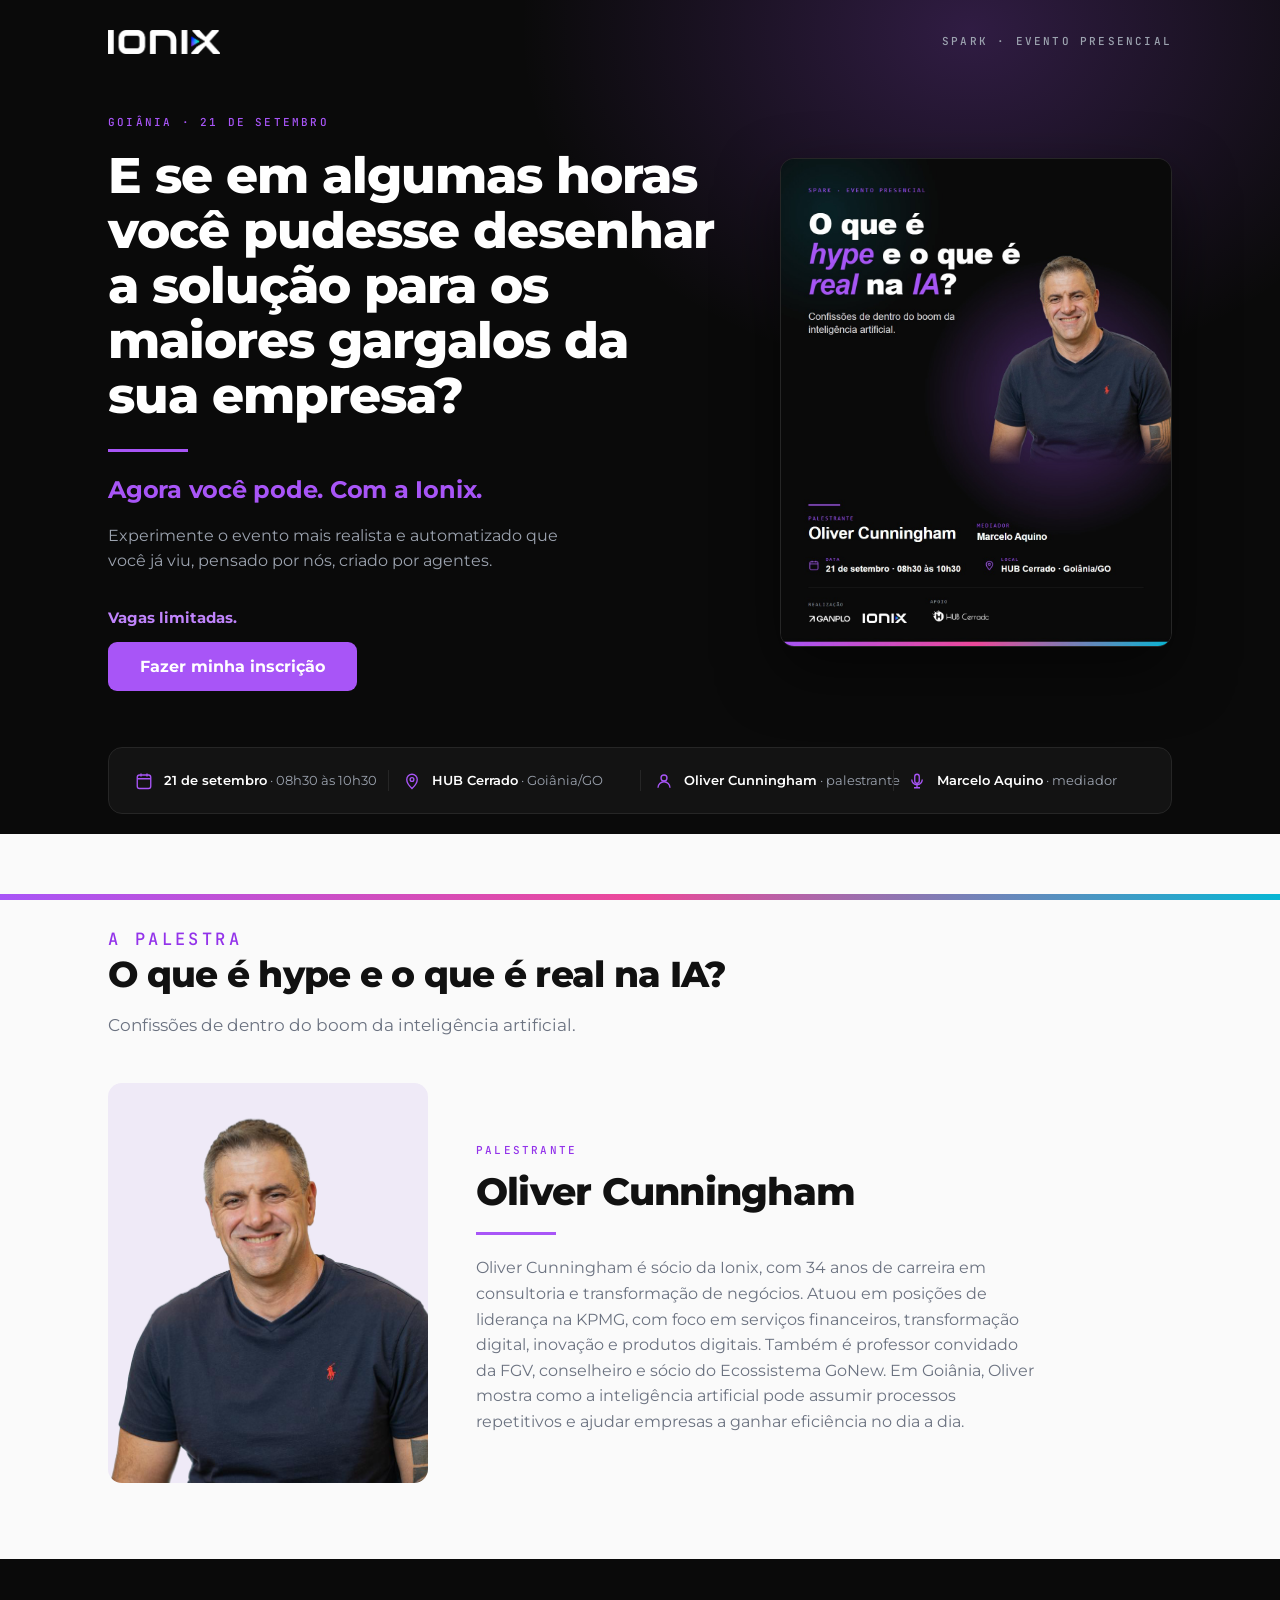
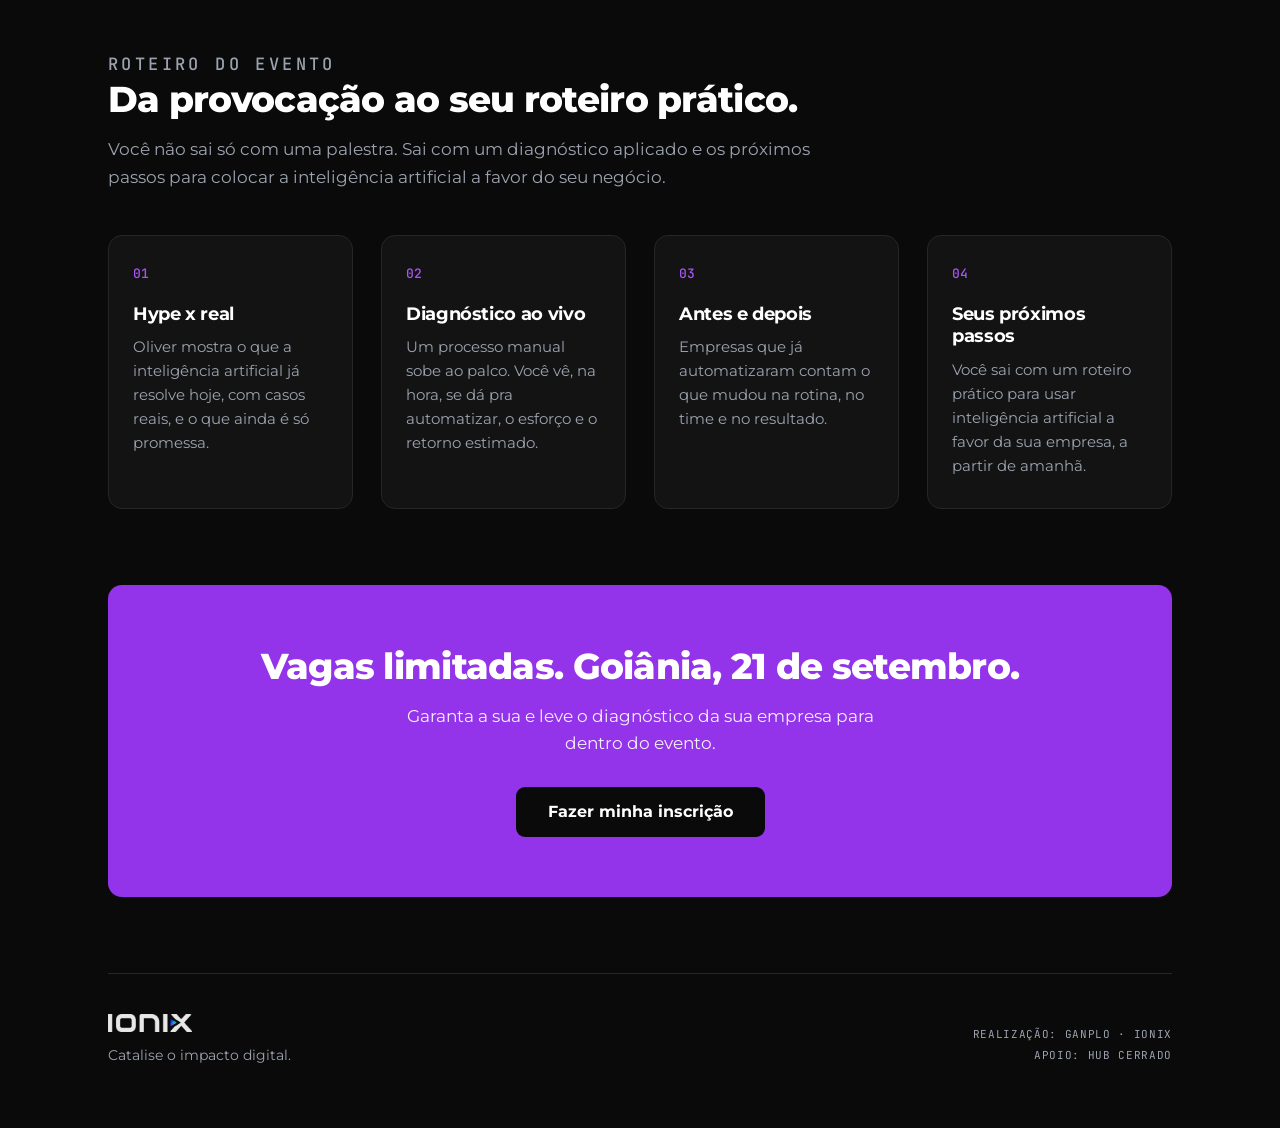
==== commit 982bb5d8: "fix: atualiza horario do Spark para 08h30" ====
--- a/index.html
+++ b/index.html
@@ -8,7 +8,7 @@
 
 <meta property="og:type" content="website">
 <meta property="og:title" content="O que é hype e o que é real na IA? · Spark by Ionix">
-<meta property="og:description" content="21 de setembro, 09h · HUB Cerrado, Goiânia/GO. Palestra com Oliver Cunningham, diagnóstico ao vivo e um roteiro prático de IA para a sua empresa.">
+<meta property="og:description" content="21 de setembro, das 08h30 às 10h30 · HUB Cerrado, Goiânia/GO. Palestra com Oliver Cunningham, diagnóstico ao vivo e um roteiro prático de IA para a sua empresa.">
 <meta property="og:image" content="assets/evento-goiania.jpg">
 <meta property="og:locale" content="pt_BR">
 <meta name="twitter:card" content="summary_large_image">
@@ -49,7 +49,7 @@
     <div class="infobar">
       <div class="info-item">
         <svg width="18" height="18" viewBox="0 0 24 24" fill="none" stroke="currentColor" stroke-width="1.8"><rect x="3" y="4" width="18" height="18" rx="3"/><path d="M3 9h18M8 2v4M16 2v4"/></svg>
-        <span><b>21 de setembro</b> · 09h</span>
+        <span><b>21 de setembro</b> · 08h30 às 10h30</span>
       </div>
       <div class="info-item">
         <svg width="18" height="18" viewBox="0 0 24 24" fill="none" stroke="currentColor" stroke-width="1.8"><path d="M12 22s7-6.5 7-12a7 7 0 1 0-14 0c0 5.5 7 12 7 12z"/><circle cx="12" cy="10" r="2.5"/></svg>
--- a/styles.css
+++ b/styles.css
@@ -278,7 +278,9 @@
   width: 100%;
   height: 100%;
   object-fit: cover;
-  object-position: center 18%;
+  object-position: center top;
+  transform: scale(1.32);
+  transform-origin: center top;
   display: block;
 }
 
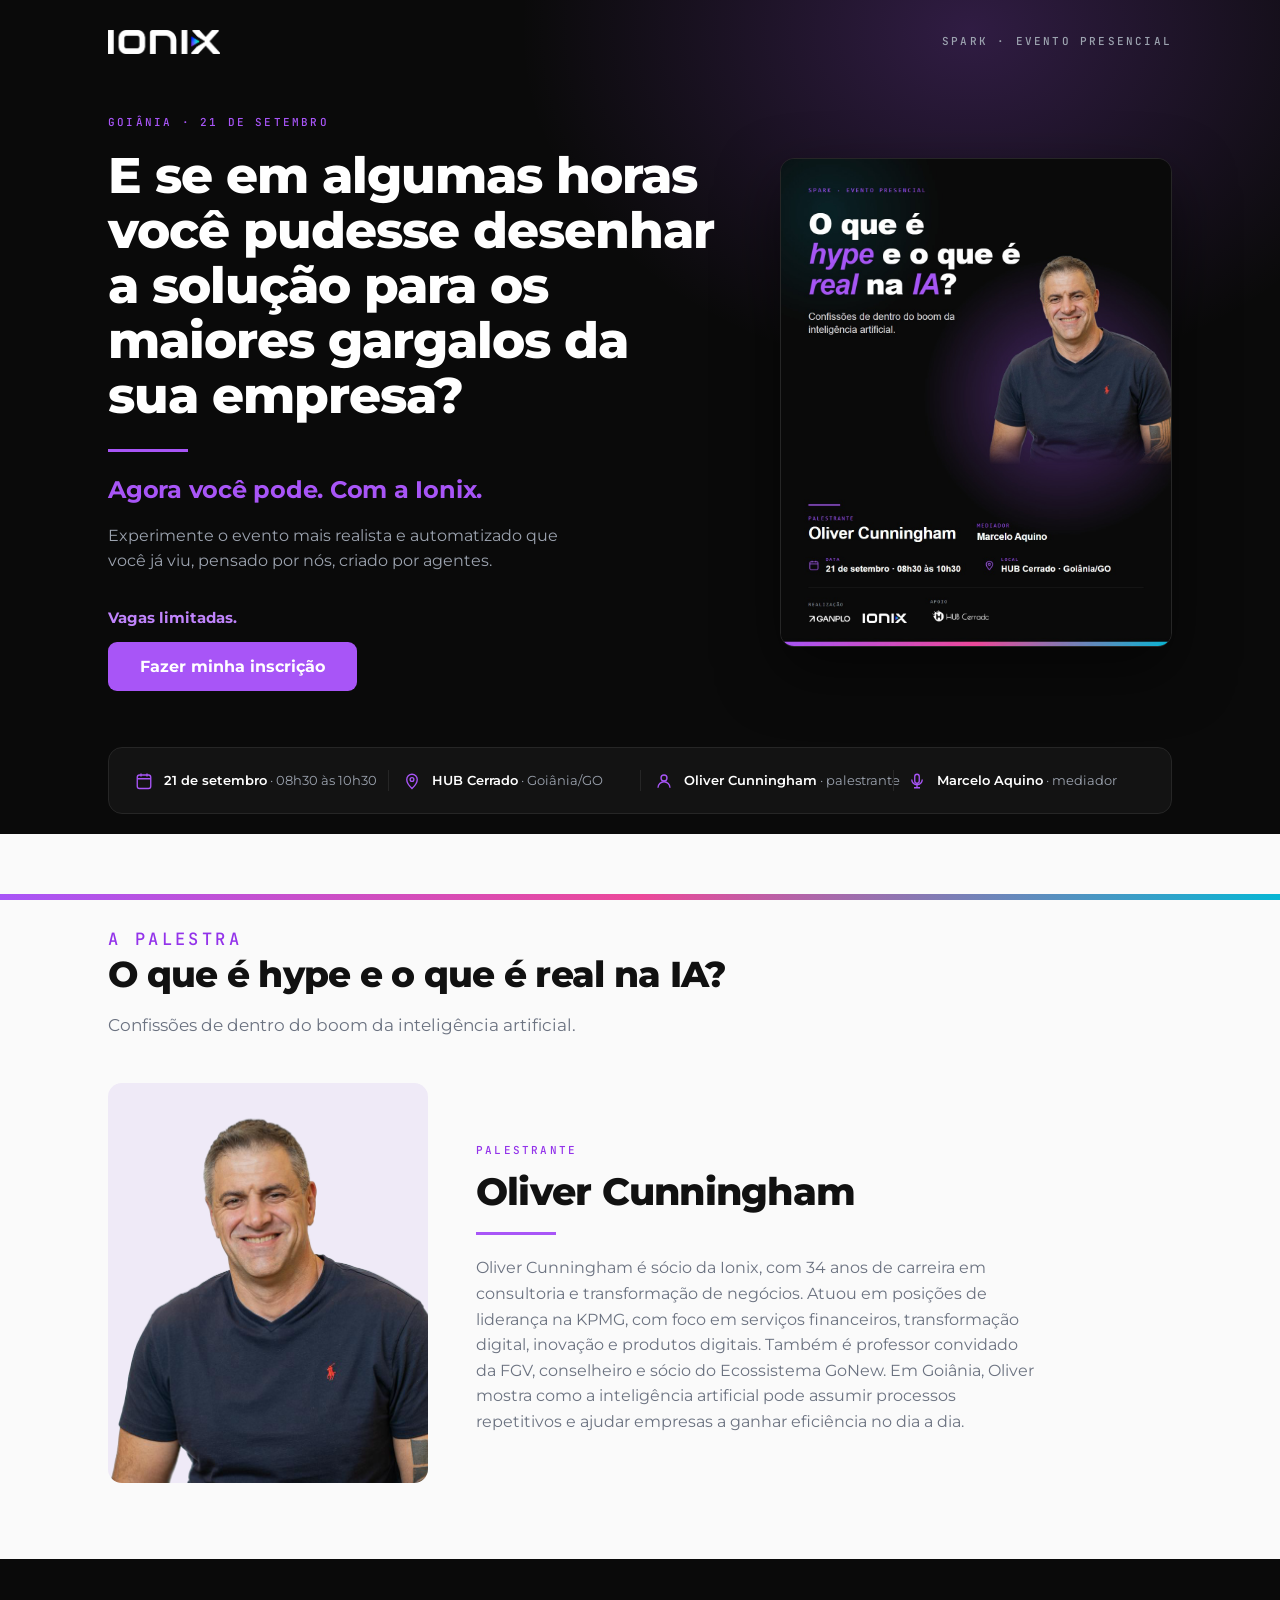
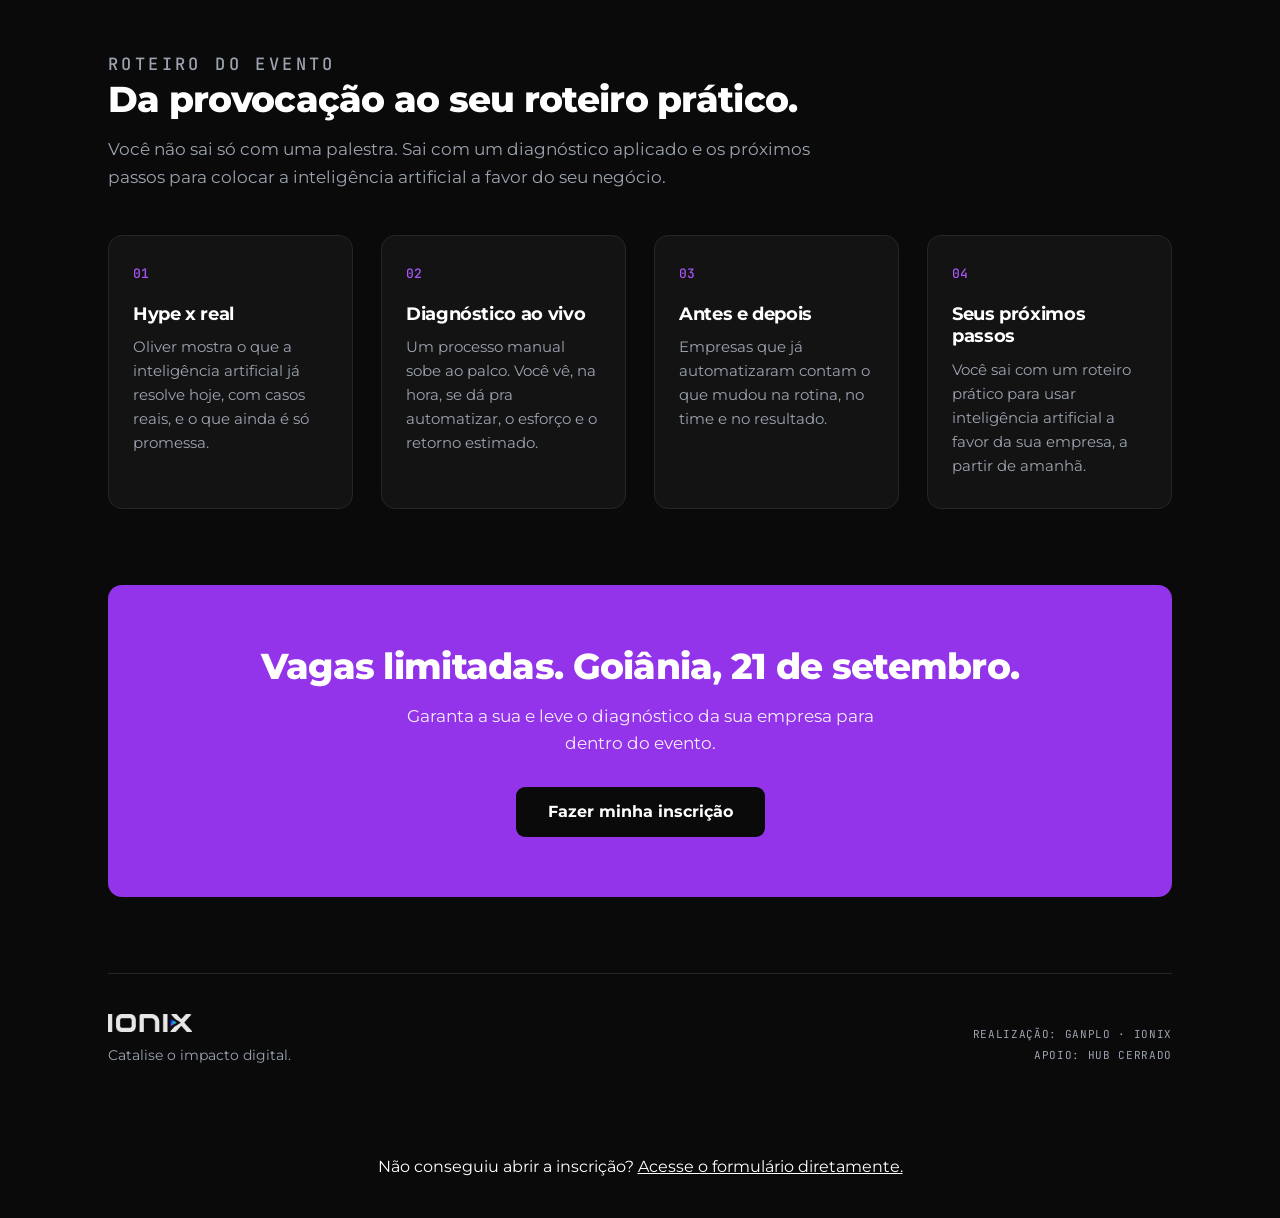
==== commit a22e6efe: "feat: integra inscricoes ao TechConversa" ====
--- a/index.html
+++ b/index.html
@@ -39,7 +39,7 @@
         <p class="lead">Agora você pode. Com a Ionix.</p>
         <p class="sub">Experimente o evento mais realista e automatizado que você já viu, pensado por nós, criado por agentes.</p>
         <p class="hero-urgency">Vagas limitadas.</p>
-        <button class="btn" onclick="openModal()">Fazer minha inscrição</button>
+        <a class="btn" style="text-decoration:none" href="https://app.techconversa.com.br/form/Pr4lBjSN" data-tc-form="Pr4lBjSN">Fazer minha inscrição</a>
       </div>
       <div class="hero-art">
         <img src="assets/evento-goiania.jpg" alt="O que é hype e o que é real na IA? Palestra com Oliver Cunningham e mediação de Marcelo Aquino, 21 de setembro, HUB Cerrado, Goiânia/GO">
@@ -125,7 +125,7 @@
     <div class="cta">
       <h2>Vagas limitadas. Goiânia, 21 de setembro.</h2>
       <p>Garanta a sua e leve o diagnóstico da sua empresa para dentro do evento.</p>
-      <button class="btn" onclick="openModal()">Fazer minha inscrição</button>
+      <a class="btn" style="text-decoration:none" href="https://app.techconversa.com.br/form/Pr4lBjSN" data-tc-form="Pr4lBjSN">Fazer minha inscrição</a>
     </div>
   </div>
 </section>
@@ -142,164 +142,17 @@
 
 <div class="gradient-bar"></div>
 
-<!-- Modal de inscrição -->
-<div class="modal-backdrop" id="modalBackdrop" role="dialog" aria-modal="true" aria-labelledby="modalTitle">
-  <div class="modal">
-    <button class="modal-close" onclick="closeModal()" aria-label="Fechar">&times;</button>
-
-    <div id="formView">
-      <p class="eyebrow">Inscrição</p>
-      <h3 id="modalTitle">Garanta sua vaga.</h3>
-      <p class="modal-sub">Preencha seus dados para o evento de Goiânia, 21 de setembro.</p>
-
-      <form name="inscricao-evento-goiania" method="POST" data-netlify="true" netlify-honeypot="bot-field" id="eventForm">
-        <input type="hidden" name="form-name" value="inscricao-evento-goiania">
-        <p class="hidden-field"><label>Não preencha: <input name="bot-field"></label></p>
-
-        <div class="field">
-          <label for="nome">Nome <span class="req">*</span></label>
-          <input type="text" id="nome" name="nome" autocomplete="name" required>
-        </div>
-
-        <div class="field-row">
-          <div class="field">
-            <label for="whatsapp">WhatsApp <span class="req">*</span></label>
-            <input type="tel" id="whatsapp" name="whatsapp" placeholder="(62) 99999-9999" autocomplete="tel" required>
-          </div>
-          <div class="field">
-            <label for="email">E-mail <span class="req">*</span></label>
-            <input type="email" id="email" name="email" autocomplete="email" required>
-          </div>
-        </div>
-
-        <div class="field">
-          <label for="empresa">Empresa <span class="req">*</span></label>
-          <input type="text" id="empresa" name="empresa" autocomplete="organization" required>
-        </div>
-
-        <div class="field-row">
-          <div class="field">
-            <label for="setor">Setor <span class="req">*</span></label>
-            <select id="setor" name="setor" required>
-              <option value="" selected disabled>Selecione</option>
-              <option>Indústria</option>
-              <option>Varejo e comércio</option>
-              <option>Serviços</option>
-              <option>Saúde</option>
-              <option>Construção e engenharia</option>
-              <option>Agronegócio</option>
-              <option>Financeiro</option>
-              <option>Tecnologia</option>
-              <option>Outro</option>
-            </select>
-          </div>
-          <div class="field">
-            <label for="cargo">Cargo <span class="req">*</span></label>
-            <input type="text" id="cargo" name="cargo" autocomplete="organization-title" required>
-          </div>
-        </div>
-
-        <div class="field">
-          <label for="tamanho">Faturamento anual <span class="req">*</span></label>
-          <select id="tamanho" name="tamanho" required>
-            <option value="" selected disabled>Selecione</option>
-            <option>Até R$ 2 milhões</option>
-            <option>R$ 2 a 10 milhões</option>
-            <option>R$ 10 a 50 milhões</option>
-            <option>R$ 50 a 200 milhões</option>
-            <option>Acima de R$ 200 milhões</option>
-          </select>
-        </div>
-
-        <div class="consent">
-          <input type="checkbox" id="consent" name="consentimento" required>
-          <label for="consent">Autorizo a Ionix a entrar em contato comigo por e-mail sobre este evento. Meus dados não são compartilhados com terceiros e posso pedir a exclusão a qualquer momento.</label>
-        </div>
-
-        <button class="btn" type="submit" id="submitBtn">
-          <span>Confirmar inscrição</span>
-          <span class="spinner" aria-hidden="true"></span>
-        </button>
-
-        <p class="form-error" id="formError">Não conseguimos enviar sua inscrição agora. Tente novamente em instantes.</p>
-      </form>
-    </div>
-
-    <div id="successView" class="success" style="display:none;">
-      <div class="check">
-        <svg width="27" height="27" viewBox="0 0 24 24" fill="none" stroke="currentColor" stroke-width="2.4" stroke-linecap="round" stroke-linejoin="round"><path d="m4 12.5 5.5 5.5L20 6.5"/></svg>
-      </div>
-      <h3>Inscrição confirmada.</h3>
-      <p>A equipe da Ionix usará o e-mail informado para enviar as informações do evento.</p>
-      <button class="btn btn-ghost" onclick="closeModal()">Fechar</button>
-    </div>
-  </div>
-</div>
-
+<!-- Inscrições centralizadas no TechConversa; o link direto funciona sem o widget. -->
+<p style="text-align:center;padding:16px">
+  Não conseguiu abrir a inscrição?
+  <a href="https://app.techconversa.com.br/form/Pr4lBjSN">Acesse o formulário diretamente.</a>
+</p>
 <script>
-  var backdrop = document.getElementById('modalBackdrop');
-
-  function openModal(){
-    backdrop.classList.add('open');
-    document.body.style.overflow = 'hidden';
-    var f = document.getElementById('nome');
-    if (f && f.offsetParent !== null) f.focus();
+  // Preserva links antigos compartilhados com #inscricao.
+  if (location.hash === '#inscricao') {
+    history.replaceState(null, '', '#form-Pr4lBjSN');
   }
-
-  function closeModal(){
-    backdrop.classList.remove('open');
-    document.body.style.overflow = '';
-  }
-
-  backdrop.addEventListener('click', function(e){
-    if (e.target === this) closeModal();
-  });
-
-  document.addEventListener('keydown', function(e){
-    if (e.key === 'Escape') closeModal();
-  });
-
-  // Link direto pro formulário: .../#inscricao abre o modal já na chegada
-  if (location.hash === '#inscricao') openModal();
-
-  function encode(data){
-    return Object.keys(data).map(function(k){
-      return encodeURIComponent(k) + '=' + encodeURIComponent(data[k]);
-    }).join('&');
-  }
-
-  document.getElementById('eventForm').addEventListener('submit', function(e){
-    e.preventDefault();
-    var form = e.target;
-    var btn = document.getElementById('submitBtn');
-    var err = document.getElementById('formError');
-
-    err.classList.remove('show');
-    btn.classList.add('loading');
-    btn.disabled = true;
-
-    var payload = {};
-    new FormData(form).forEach(function(value, key){ payload[key] = value; });
-
-    fetch('/', {
-      method: 'POST',
-      headers: { 'Content-Type': 'application/x-www-form-urlencoded' },
-      body: encode(payload)
-    })
-    .then(function(res){
-      if (!res.ok) throw new Error(res.status);
-      document.getElementById('formView').style.display = 'none';
-      document.getElementById('successView').style.display = 'block';
-    })
-    .catch(function(){
-      err.classList.add('show');
-    })
-    .finally(function(){
-      btn.classList.remove('loading');
-      btn.disabled = false;
-    });
-  });
 </script>
-
+<script defer src="https://app.techconversa.com.br/api/tech-forms/embed/RJ7crgHoGbmQNxQMmp3YHCth2Ntr093Z/script.js"></script>
 </body>
 </html>
